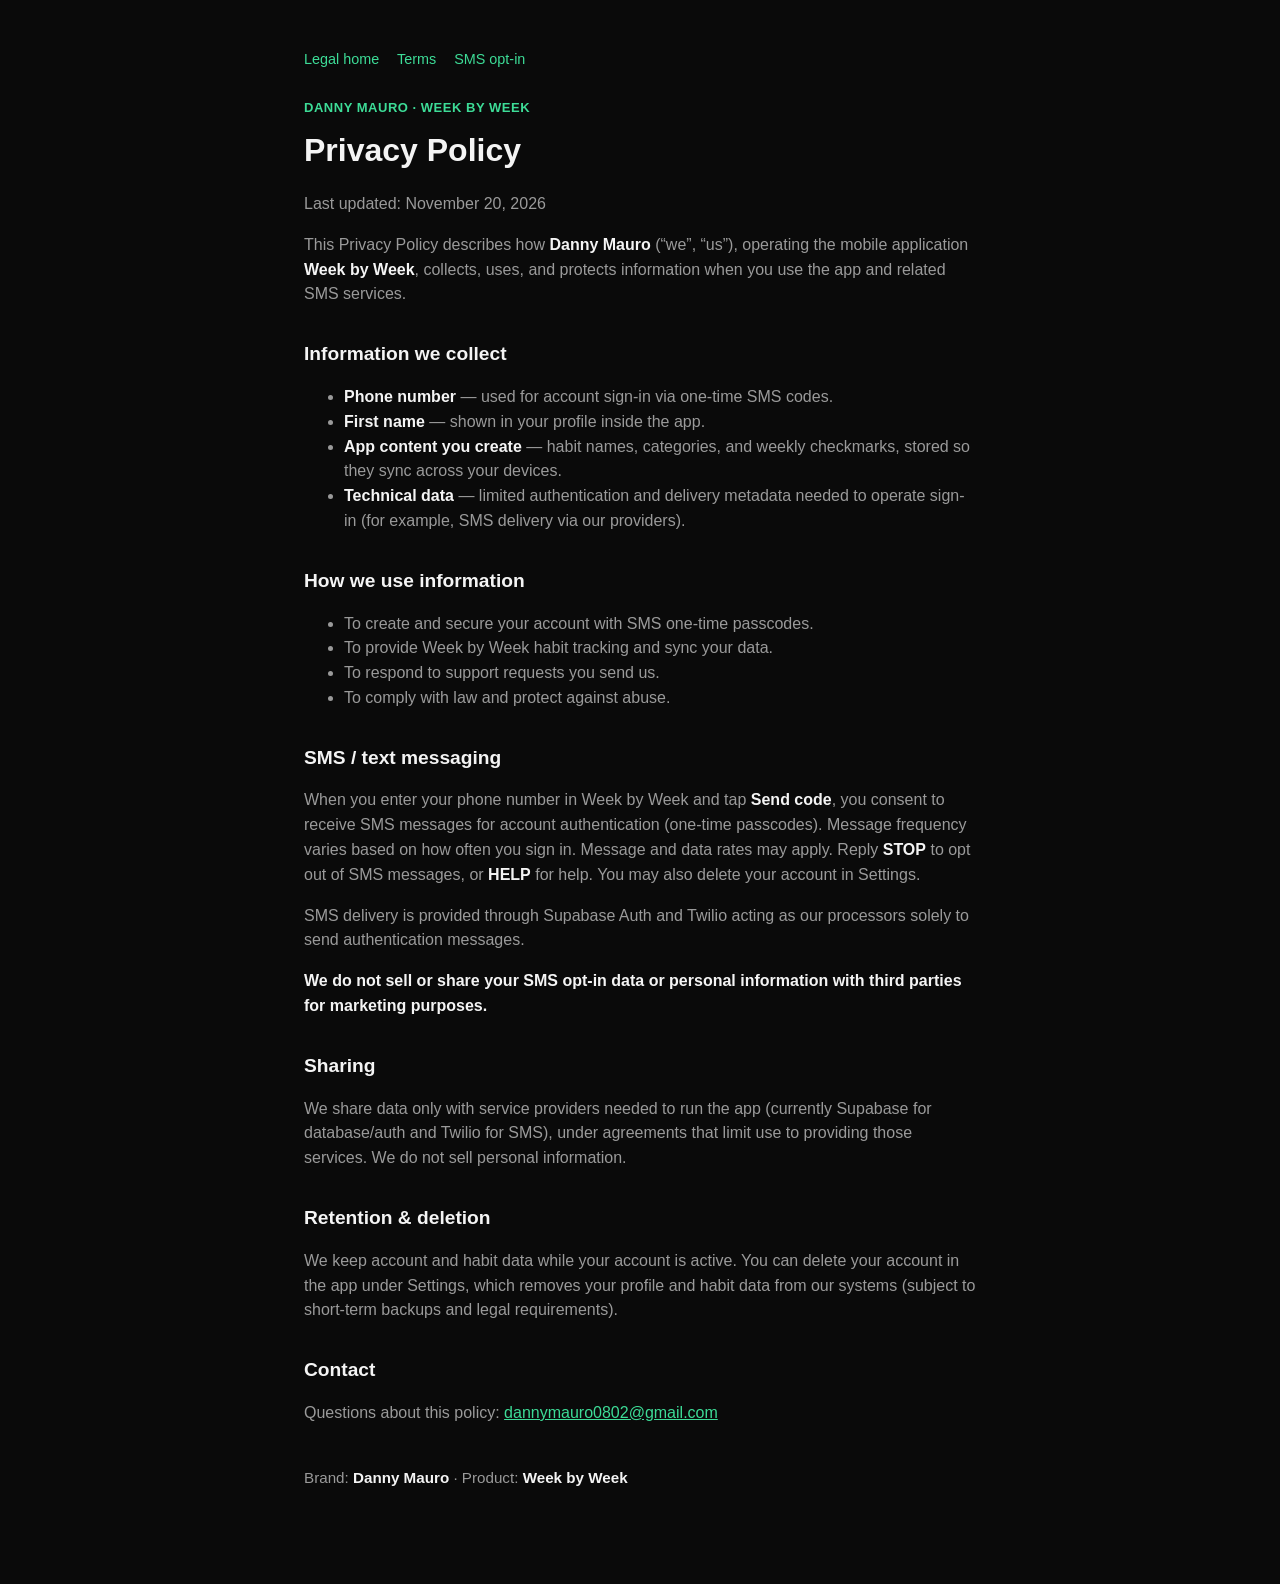
==== privacy.html @ ca9ae99b "Add Week by Week public legal pages for Twilio A2P." ====
<!DOCTYPE html>
<html lang="en">
  <head>
    <meta charset="utf-8" />
    <meta name="viewport" content="width=device-width, initial-scale=1" />
    <title>Privacy Policy — Week by Week</title>
    <link rel="stylesheet" href="styles.css" />
  </head>
  <body>
    <main class="wrap">
      <nav class="top">
        <a href="index.html">Legal home</a>
        <a href="terms.html">Terms</a>
        <a href="sms-opt-in.html">SMS opt-in</a>
      </nav>

      <p class="eyebrow">Danny Mauro · Week by Week</p>
      <h1>Privacy Policy</h1>
      <p class="lede">Last updated: November 20, 2026</p>

      <p>
        This Privacy Policy describes how <strong>Danny Mauro</strong> (“we”, “us”),
        operating the mobile application <strong>Week by Week</strong>, collects, uses,
        and protects information when you use the app and related SMS services.
      </p>

      <h2>Information we collect</h2>
      <ul>
        <li><strong>Phone number</strong> — used for account sign-in via one-time SMS codes.</li>
        <li><strong>First name</strong> — shown in your profile inside the app.</li>
        <li>
          <strong>App content you create</strong> — habit names, categories, and weekly
          checkmarks, stored so they sync across your devices.
        </li>
        <li>
          <strong>Technical data</strong> — limited authentication and delivery metadata
          needed to operate sign-in (for example, SMS delivery via our providers).
        </li>
      </ul>

      <h2>How we use information</h2>
      <ul>
        <li>To create and secure your account with SMS one-time passcodes.</li>
        <li>To provide Week by Week habit tracking and sync your data.</li>
        <li>To respond to support requests you send us.</li>
        <li>To comply with law and protect against abuse.</li>
      </ul>

      <h2>SMS / text messaging</h2>
      <p>
        When you enter your phone number in Week by Week and tap <strong>Send code</strong>,
        you consent to receive SMS messages for account authentication (one-time passcodes).
        Message frequency varies based on how often you sign in. Message and data rates may
        apply. Reply <strong>STOP</strong> to opt out of SMS messages, or
        <strong>HELP</strong> for help. You may also delete your account in Settings.
      </p>
      <p>
        SMS delivery is provided through Supabase Auth and Twilio acting as our processors
        solely to send authentication messages.
      </p>
      <p>
        <strong
          >We do not sell or share your SMS opt-in data or personal information with third
          parties for marketing purposes.</strong
        >
      </p>

      <h2>Sharing</h2>
      <p>
        We share data only with service providers needed to run the app (currently Supabase
        for database/auth and Twilio for SMS), under agreements that limit use to providing
        those services. We do not sell personal information.
      </p>

      <h2>Retention &amp; deletion</h2>
      <p>
        We keep account and habit data while your account is active. You can delete your
        account in the app under Settings, which removes your profile and habit data from
        our systems (subject to short-term backups and legal requirements).
      </p>

      <h2>Contact</h2>
      <p>
        Questions about this policy:
        <a href="mailto:dannymauro0802@gmail.com">dannymauro0802@gmail.com</a>
      </p>

      <p class="meta">
        Brand: <strong>Danny Mauro</strong> · Product: <strong>Week by Week</strong>
      </p>
    </main>
  </body>
</html>
---- styles.css ----
:root {
  color-scheme: dark;
  --bg: #0a0a0a;
  --card: #141414;
  --text: #f4f4f4;
  --muted: #9a9a9a;
  --accent: #3ddc97;
  --border: #2a2a2a;
}

* {
  box-sizing: border-box;
}

body {
  margin: 0;
  font-family: -apple-system, BlinkMacSystemFont, "Segoe UI", Roboto, Helvetica, Arial, sans-serif;
  background: var(--bg);
  color: var(--text);
  line-height: 1.55;
}

.wrap {
  max-width: 720px;
  margin: 0 auto;
  padding: 48px 24px 80px;
}

.eyebrow {
  color: var(--accent);
  font-size: 13px;
  font-weight: 700;
  letter-spacing: 0.04em;
  text-transform: uppercase;
  margin: 0 0 8px;
}

h1 {
  font-size: 2rem;
  margin: 0 0 16px;
}

h2 {
  font-size: 1.2rem;
  margin: 32px 0 10px;
}

.lede,
p,
li {
  color: var(--muted);
}

.lede strong,
p strong,
li strong {
  color: var(--text);
}

a {
  color: var(--accent);
}

.links {
  padding-left: 1.2rem;
}

.links li {
  margin: 10px 0;
}

.meta {
  margin-top: 40px;
  font-size: 0.95rem;
}

.card {
  background: var(--card);
  border: 1px solid var(--border);
  border-radius: 12px;
  padding: 20px;
  margin: 20px 0;
}

.phone-mock {
  max-width: 320px;
  margin: 20px 0;
  background: #000;
  border: 1px solid var(--border);
  border-radius: 16px;
  padding: 24px 18px;
}

.phone-mock .title {
  color: var(--text);
  font-size: 1.4rem;
  font-weight: 700;
  margin: 0 0 8px;
}

.phone-mock .sub {
  color: var(--muted);
  font-size: 0.95rem;
  margin: 0 0 16px;
}

.phone-mock .field {
  background: #1a1a1a;
  border: 1px solid var(--border);
  border-radius: 10px;
  color: var(--muted);
  padding: 14px 12px;
  margin-bottom: 14px;
}

.phone-mock .btn {
  display: block;
  text-align: center;
  background: var(--accent);
  color: #000;
  font-weight: 700;
  border-radius: 10px;
  padding: 14px;
}

nav.top {
  margin-bottom: 28px;
  font-size: 0.9rem;
}

nav.top a {
  margin-right: 14px;
  text-decoration: none;
}
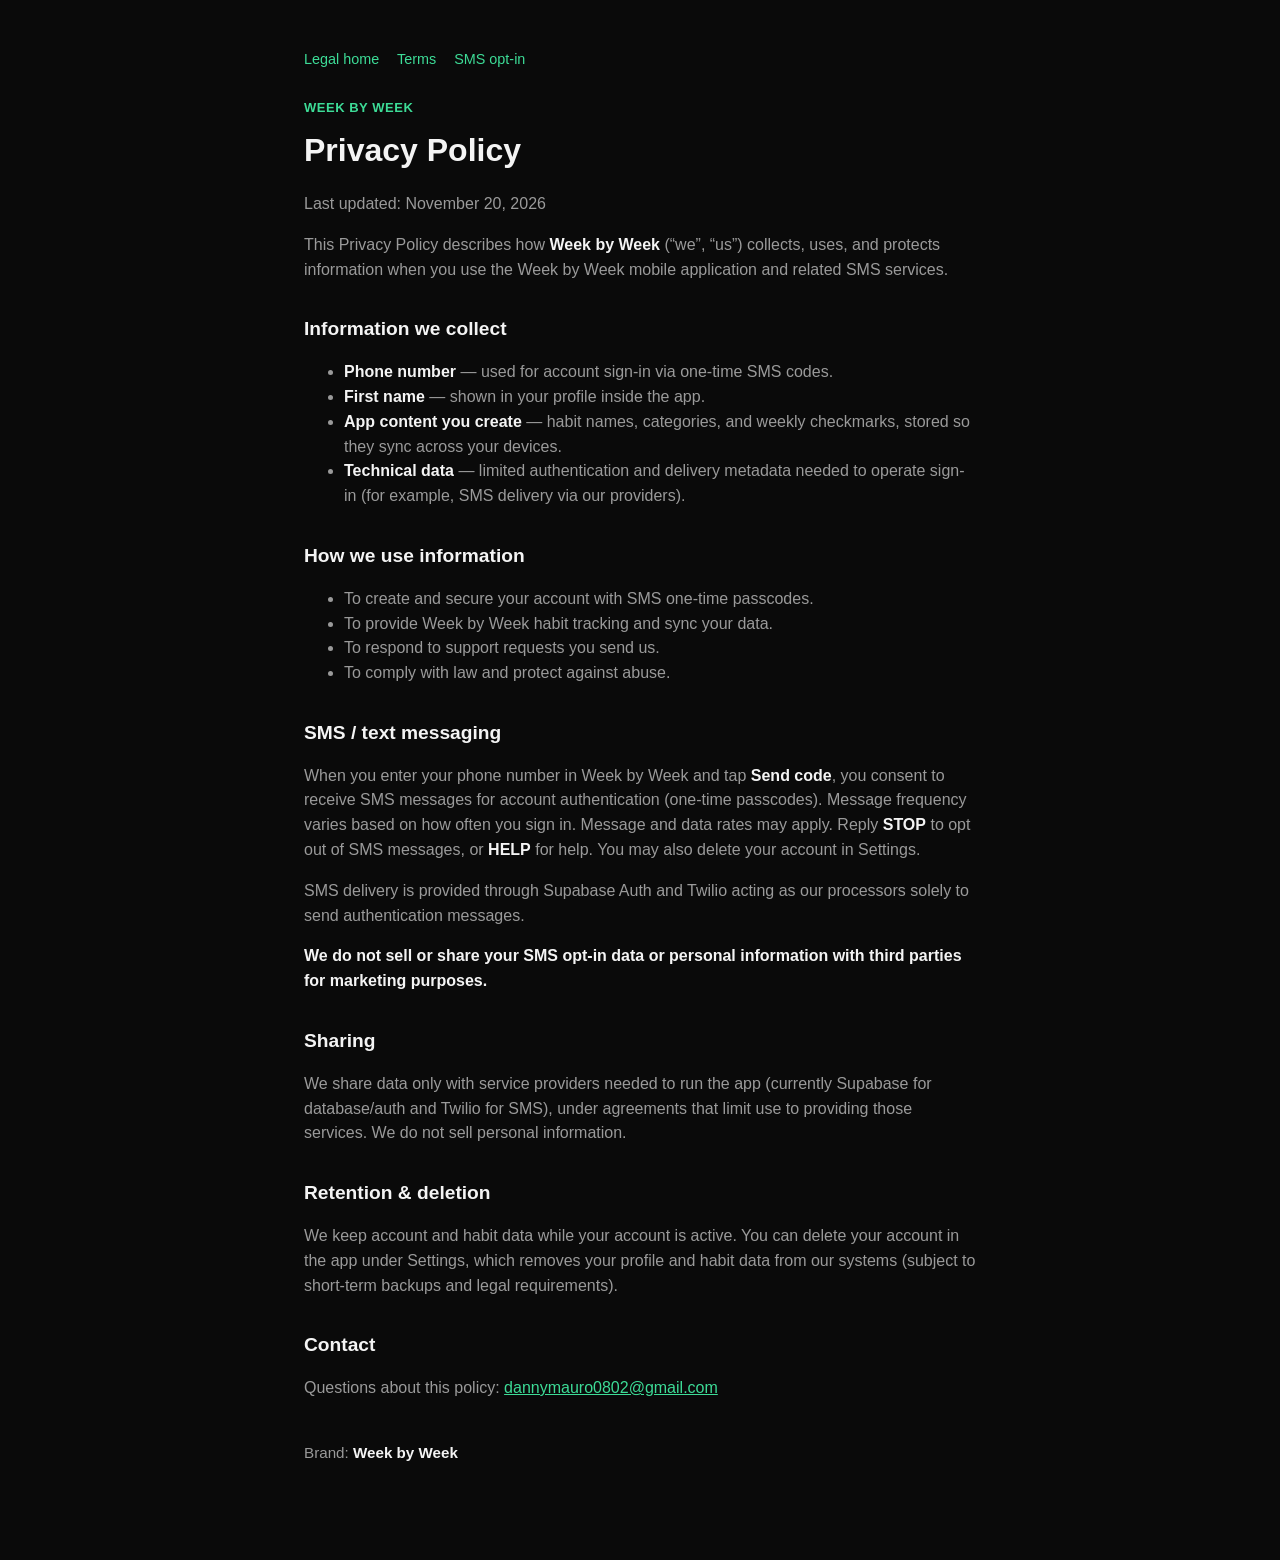
==== commit 455fd125: "Update legal pages to use Brand name Week by Week." ====
--- a/privacy.html
+++ b/privacy.html
@@ -14,14 +14,14 @@
         <a href="sms-opt-in.html">SMS opt-in</a>
       </nav>
 
-      <p class="eyebrow">Danny Mauro · Week by Week</p>
+      <p class="eyebrow">Week by Week</p>
       <h1>Privacy Policy</h1>
       <p class="lede">Last updated: November 20, 2026</p>
 
       <p>
-        This Privacy Policy describes how <strong>Danny Mauro</strong> (“we”, “us”),
-        operating the mobile application <strong>Week by Week</strong>, collects, uses,
-        and protects information when you use the app and related SMS services.
+        This Privacy Policy describes how <strong>Week by Week</strong> (“we”, “us”)
+        collects, uses, and protects information when you use the Week by Week mobile
+        application and related SMS services.
       </p>
 
       <h2>Information we collect</h2>
@@ -85,9 +85,7 @@
         <a href="mailto:dannymauro0802@gmail.com">dannymauro0802@gmail.com</a>
       </p>
 
-      <p class="meta">
-        Brand: <strong>Danny Mauro</strong> · Product: <strong>Week by Week</strong>
-      </p>
+      <p class="meta">Brand: <strong>Week by Week</strong></p>
     </main>
   </body>
 </html>
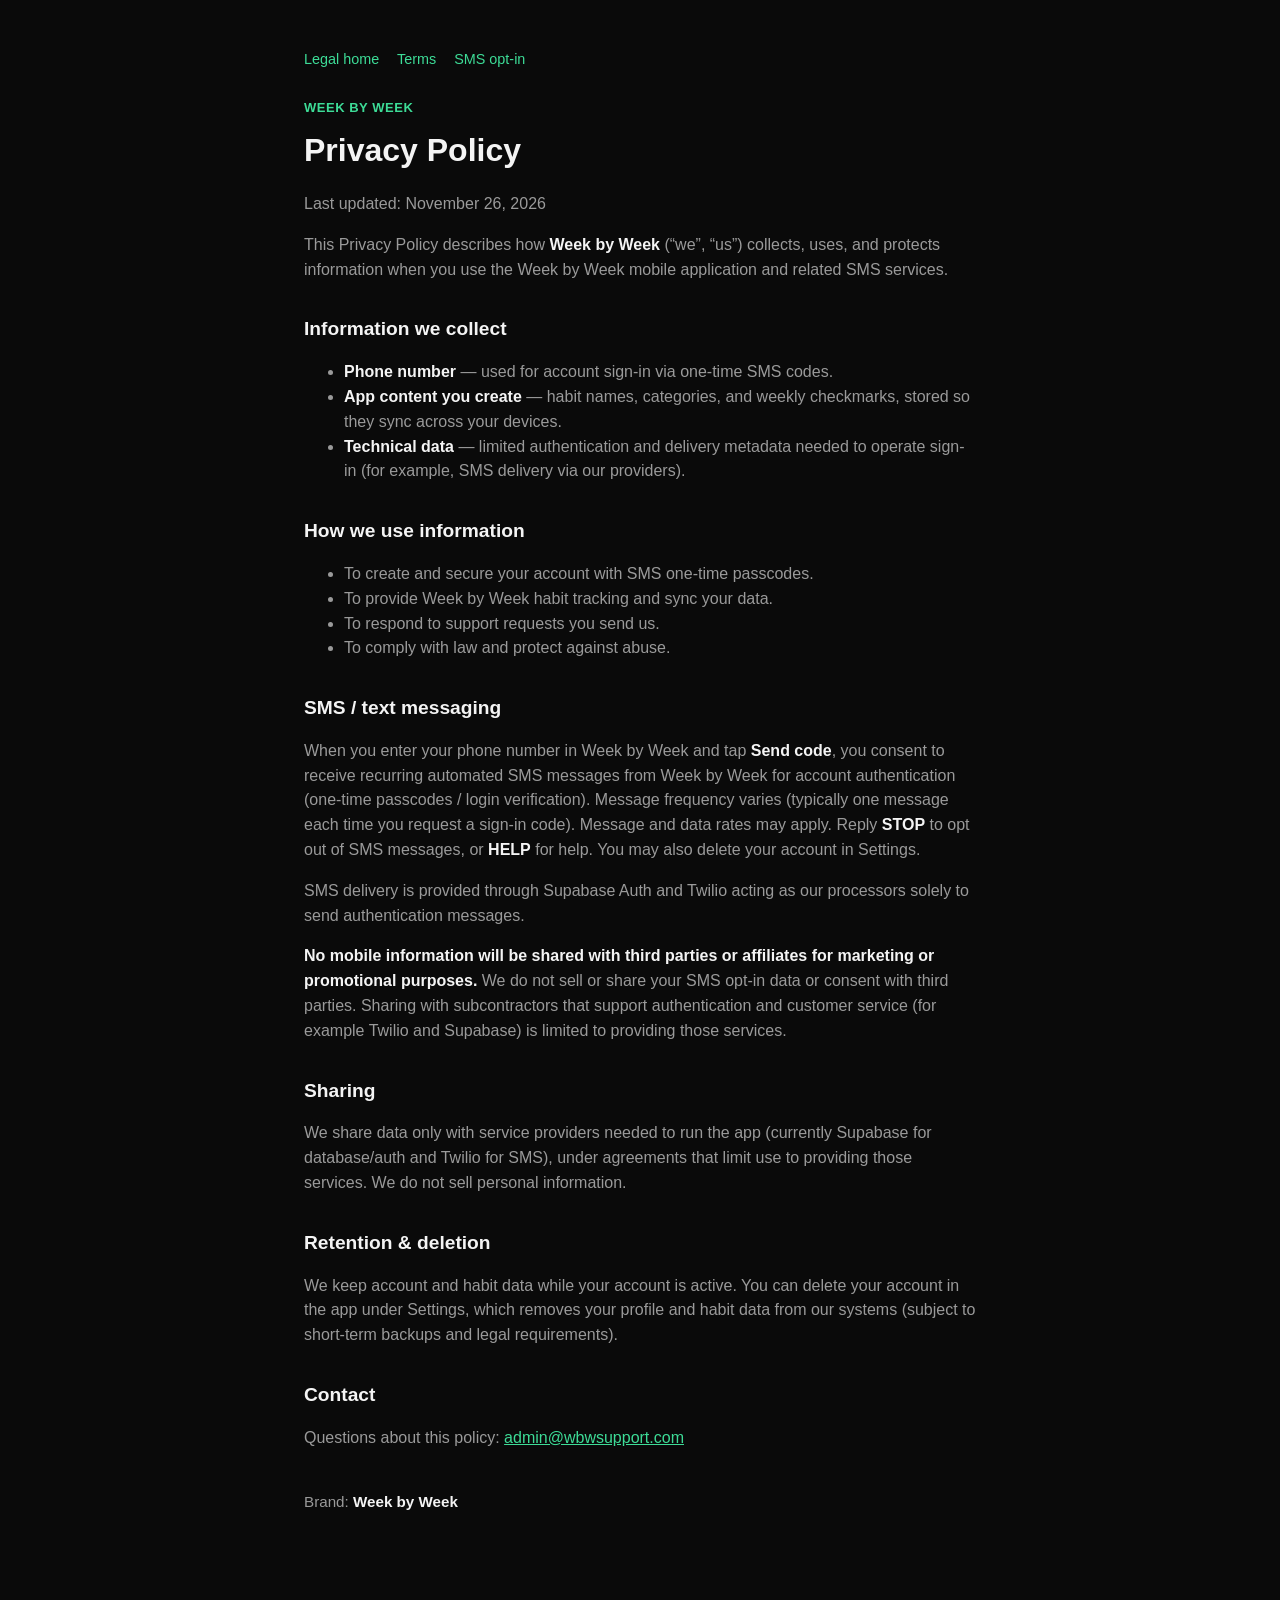
==== commit 35139e31: "Add CTIA-required SMS consent language to the public opt-in proof page. Fixes Twilio A2P Error 30896" ====
--- a/privacy.html
+++ b/privacy.html
@@ -16,7 +16,7 @@
 
       <p class="eyebrow">Week by Week</p>
       <h1>Privacy Policy</h1>
-      <p class="lede">Last updated: November 20, 2026</p>
+      <p class="lede">Last updated: November 26, 2026</p>
 
       <p>
         This Privacy Policy describes how <strong>Week by Week</strong> (“we”, “us”)
@@ -27,7 +27,6 @@
       <h2>Information we collect</h2>
       <ul>
         <li><strong>Phone number</strong> — used for account sign-in via one-time SMS codes.</li>
-        <li><strong>First name</strong> — shown in your profile inside the app.</li>
         <li>
           <strong>App content you create</strong> — habit names, categories, and weekly
           checkmarks, stored so they sync across your devices.
@@ -49,9 +48,10 @@
       <h2>SMS / text messaging</h2>
       <p>
         When you enter your phone number in Week by Week and tap <strong>Send code</strong>,
-        you consent to receive SMS messages for account authentication (one-time passcodes).
-        Message frequency varies based on how often you sign in. Message and data rates may
-        apply. Reply <strong>STOP</strong> to opt out of SMS messages, or
+        you consent to receive recurring automated SMS messages from Week by Week for
+        account authentication (one-time passcodes / login verification). Message frequency
+        varies (typically one message each time you request a sign-in code). Message and
+        data rates may apply. Reply <strong>STOP</strong> to opt out of SMS messages, or
         <strong>HELP</strong> for help. You may also delete your account in Settings.
       </p>
       <p>
@@ -60,9 +60,12 @@
       </p>
       <p>
         <strong
-          >We do not sell or share your SMS opt-in data or personal information with third
-          parties for marketing purposes.</strong
+          >No mobile information will be shared with third parties or affiliates for
+          marketing or promotional purposes.</strong
         >
+        We do not sell or share your SMS opt-in data or consent with third parties. Sharing
+        with subcontractors that support authentication and customer service (for example
+        Twilio and Supabase) is limited to providing those services.
       </p>
 
       <h2>Sharing</h2>
@@ -82,7 +85,7 @@
       <h2>Contact</h2>
       <p>
         Questions about this policy:
-        <a href="mailto:dannymauro0802@gmail.com">dannymauro0802@gmail.com</a>
+        <a href="mailto:admin@wbwsupport.com">admin@wbwsupport.com</a>
       </p>
 
       <p class="meta">Brand: <strong>Week by Week</strong></p>
--- a/styles.css
+++ b/styles.css
@@ -113,6 +113,13 @@
   margin-bottom: 14px;
 }
 
+.phone-mock .consent {
+  color: var(--muted);
+  font-size: 0.72rem;
+  line-height: 1.45;
+  margin: 0 0 14px;
+}
+
 .phone-mock .btn {
   display: block;
   text-align: center;
